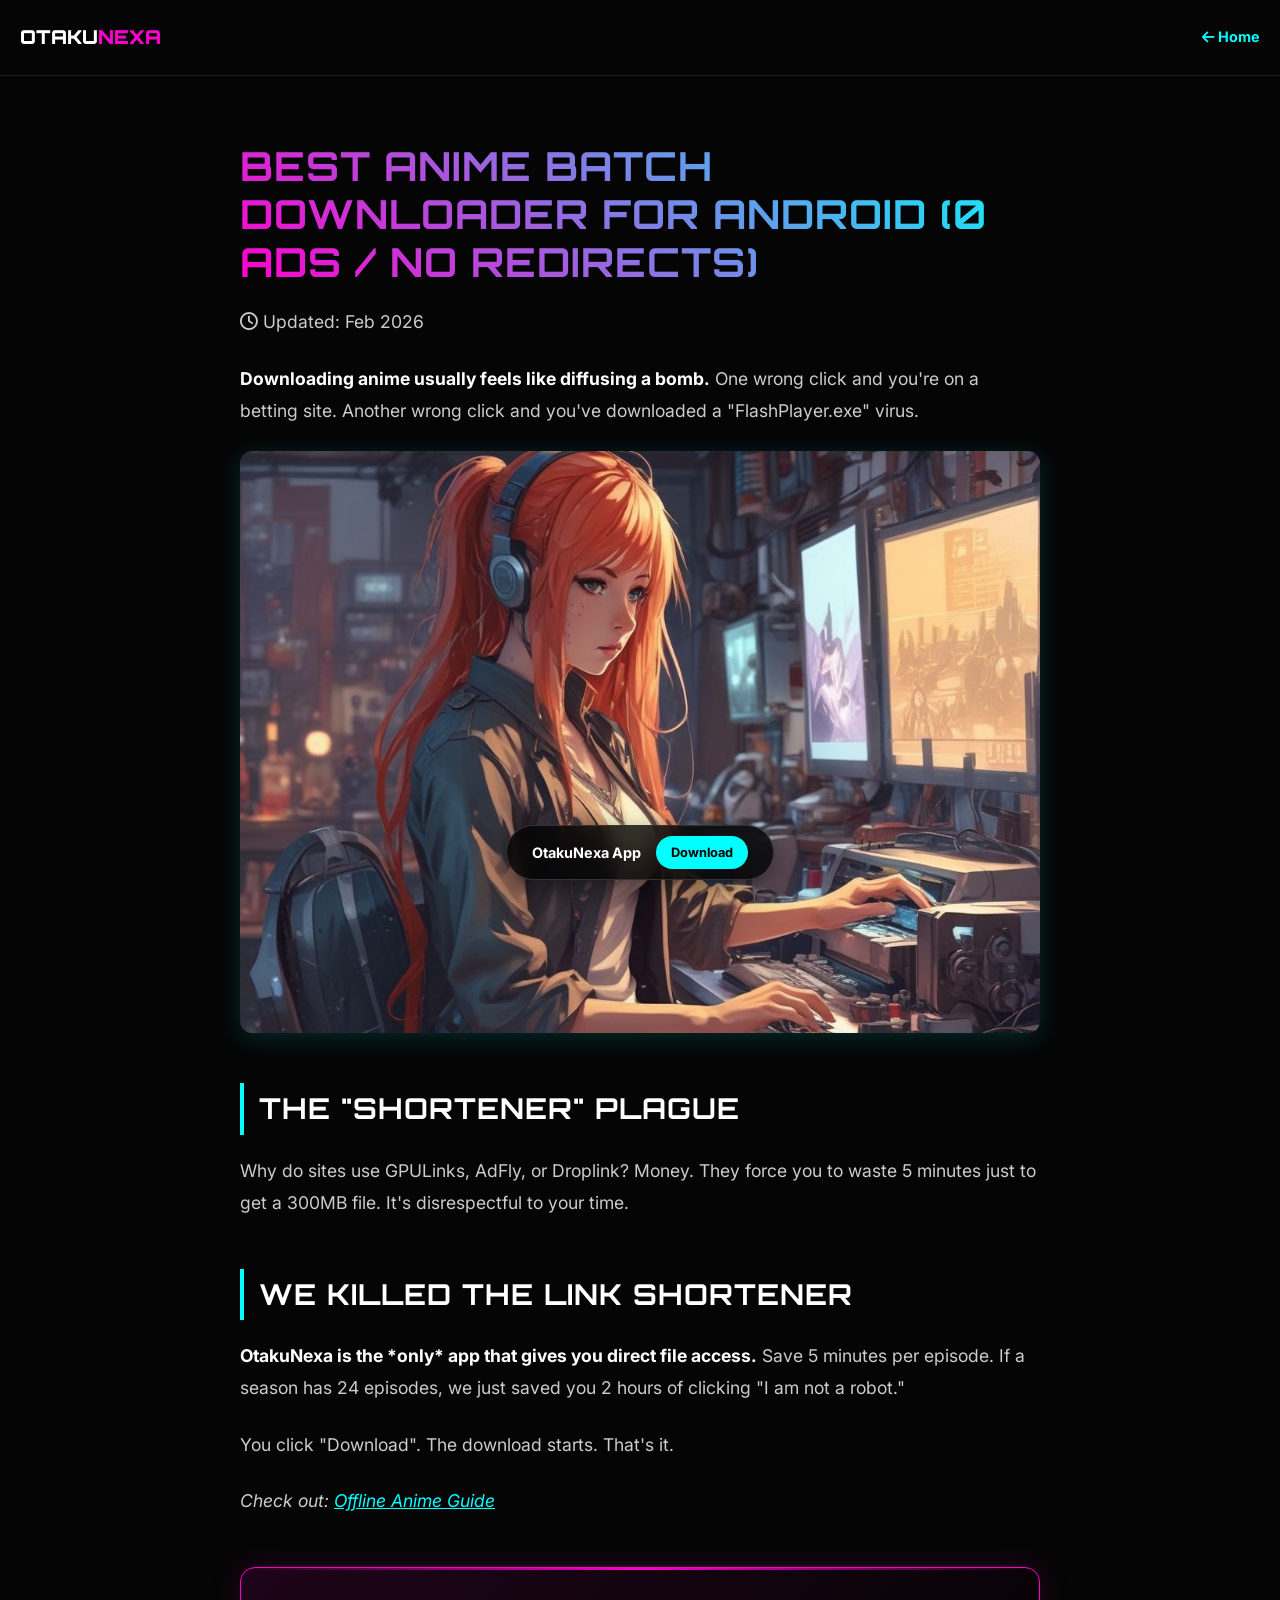
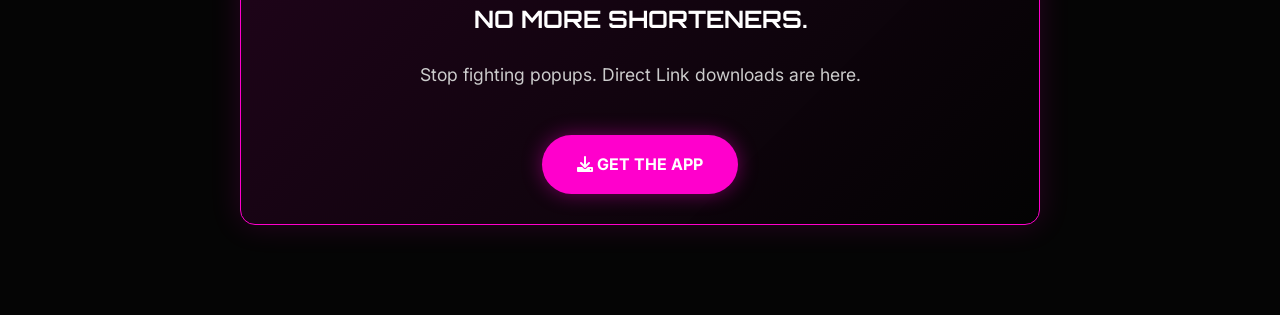
==== anime-batch-downloader-no-link-shortener.html @ e54eedde "Add files via upload" ====
<!DOCTYPE html>
<html lang="en">

<head>
    <meta charset="UTF-8">
    <meta name="viewport" content="width=device-width, initial-scale=1.0">
    <!-- SEO META TAGS -->
    <title>Best Anime Batch Downloader for Android (0 Ads / No Redirects)</title>
    <meta name="description"
        content="Download anime without link shorteners. OtakuNexa is the only Anime Batch Downloader with 0 Ads and Direct Direct Links.">
    <meta name="keywords"
        content="anime batch downloader no link shortener, download anime direct link, no ads anime app, otakunexa">

    <!-- FONTS & ICONS -->
    <link rel="stylesheet" href="https://cdnjs.cloudflare.com/ajax/libs/font-awesome/6.0.0/css/all.min.css">
    <link
        href="https://fonts.googleapis.com/css2?family=Orbitron:wght@400;500;700;900&family=Inter:wght@300;400;600&display=swap"
        rel="stylesheet">

    <!-- STYLES -->
    <link rel="stylesheet" href="assets/style-content.css">
</head>

<body>

    <!-- NAV -->
    <nav class="simple-nav">
        <a href="index.html" class="nav-brand">OTAKU<span style="color:var(--neon-pink)">NEXA</span></a>
        <a href="index.html" class="back-link"><i class="fas fa-arrow-left"></i> Home</a>
    </nav>

    <div class="content-container">
        <!-- HEADER -->
        <h1 id="page-title">Best Anime Batch Downloader for Android (0 Ads / No Redirects)</h1>
        <p class="meta-info"><i class="far fa-clock"></i> Updated: Feb 2026</p>

        <div id="article-body">
            <p><strong>Downloading anime usually feels like diffusing a bomb.</strong> One wrong click and you're on a
                betting site. Another wrong click and you've downloaded a "FlashPlayer.exe" virus.</p>

            <!-- [AD SLOT: TOP] -->
            <div id="ad-top" class="ad-slot"></div>

            <img src="/assets/anime_girl.jpg" alt="Anime Girl Tech Hack">

            <h2>The "Shortener" Plague</h2>
            <p>Why do sites use GPULinks, AdFly, or Droplink? Money. They force you to waste 5 minutes just to get a
                300MB file. It's disrespectful to your time.</p>

            <!-- [AD SLOT: MID] -->
            <div id="ad-mid" class="ad-slot"></div>

            <h2>We Killed the Link Shortener</h2>
            <p><strong>OtakuNexa is the *only* app that gives you direct file access.</strong> Save 5 minutes per
                episode. If a season has 24 episodes, we just saved you 2 hours of clicking "I am not a robot."</p>
            <p>You click "Download". The download starts. That's it.</p>

            <p><em>Check out: <a href="how-to-download-anime-offline-android.html"
                        style="color:var(--neon-cyan)">Offline Anime Guide</a></em></p>
        </div>

        <!-- CTA BOX -->
        <div class="app-cta-box">
            <div class="cta-title">NO MORE SHORTENERS.</div>
            <p>Stop fighting popups. Direct Link downloads are here.</p>
            <a href="index.html" class="cta-btn"><i class="fas fa-download"></i> GET THE APP</a>
        </div>
    </div>

    <!-- STICKY FOOTER -->
    <div class="sticky-footer">
        <span style="color:white; font-weight:bold; font-size:0.9rem;">OtakuNexa App</span>
        <a href="index.html"
            style="background:var(--neon-cyan); color:black; padding:5px 15px; border-radius:20px; text-decoration:none; font-weight:bold; font-size:0.8rem;">Download</a>
    </div>

    <!-- SCRIPTS -->
    <script src="config.js"></script>
    <script src="assets/adsConfig.js"></script>
    <script>
        document.addEventListener('DOMContentLoaded', () => {
            if (typeof ADS_CONFIG === 'undefined') return;
            const globalEnabled = ADS_CONFIG.enableGlobalAds;
            const injectAd = (slotId, configKey) => {
                const el = document.getElementById(slotId);
                if (!el) return;
                const slotConfig = ADS_CONFIG.slots[configKey];
                if (globalEnabled && slotConfig && slotConfig.enabled) el.innerHTML = slotConfig.code;
                else el.classList.add('collapsed');
            };
            injectAd('ad-top', 'topBanner');
            injectAd('ad-mid', 'midContent');
        });
    </script>
</body>

</html>
---- assets/style-content.css ----
/* ============================================================
   OtakuNexa Content Theme - "Neon Cyberpunk"
   ============================================================ */

:root {
    --bg-dark: #050505;
    --bg-card: #0f0f12;
    --neon-pink: #FF00CC;
    --neon-cyan: #00FFFF;
    --text-main: #e0e0e0;
    --text-muted: #888;
    --font-head: 'Orbitron', sans-serif;
    /* Assuming you have this or similar */
    --font-body: 'Inter', sans-serif;
}

body {
    background-color: var(--bg-dark);
    color: var(--text-main);
    font-family: var(--font-body);
    margin: 0;
    padding: 0;
    line-height: 1.8;
}

/* --- LAYOUT --- */
.content-container {
    max-width: 800px;
    margin: 0 auto;
    padding: 40px 20px;
}

/* --- TYPOGRAPHY --- */
h1,
h2,
h3 {
    font-family: var(--font-head);
    text-transform: uppercase;
    color: white;
    letter-spacing: 1px;
}

h1 {
    font-size: 2.5rem;
    background: linear-gradient(45deg, var(--neon-pink), var(--neon-cyan));
    -webkit-background-clip: text;
    -webkit-text-fill-color: transparent;
    margin-bottom: 20px;
    line-height: 1.2;
}

h2 {
    font-size: 1.8rem;
    border-left: 4px solid var(--neon-cyan);
    padding-left: 15px;
    margin-top: 50px;
    margin-bottom: 20px;
}

p {
    margin-bottom: 25px;
    font-size: 1.1rem;
    color: #ccc;
}

strong {
    color: white;
    font-weight: 700;
}

/* --- IMAGES & MEDIA --- */
img {
    width: 100%;
    height: auto;
    border-radius: 12px;
    box-shadow: 0 5px 25px rgba(0, 255, 255, 0.15);
    margin: 25px 0;
    object-fit: cover;
    display: block;
}

/* --- AD SLOTS --- */
.ad-slot {
    margin: 40px 0;
    background: rgba(255, 255, 255, 0.02);
    min-height: 10px;
    display: flex;
    justify-content: center;
    align-items: center;
    border-radius: 8px;
    overflow: hidden;
}

/* UTILITY: Hides ads when disabled */
.ad-slot.collapsed {
    display: none !important;
    margin: 0 !important;
    padding: 0 !important;
}

/* --- CTA BOX (The "Trojan Horse") --- */
.app-cta-box {
    background: linear-gradient(135deg, rgba(255, 0, 204, 0.1), rgba(0, 0, 0, 0.4));
    border: 1px solid var(--neon-pink);
    border-radius: 15px;
    padding: 30px;
    text-align: center;
    margin: 50px 0;
    box-shadow: 0 0 30px rgba(255, 0, 204, 0.15);
    position: relative;
    overflow: hidden;
}

.app-cta-box::before {
    content: '';
    position: absolute;
    top: 0;
    left: 0;
    right: 0;
    height: 2px;
    background: linear-gradient(90deg, transparent, var(--neon-pink), transparent);
    animation: scanline 3s infinite linear;
}

@keyframes scanline {
    0% {
        transform: translateX(-100%);
    }

    100% {
        transform: translateX(100%);
    }
}

.cta-title {
    font-size: 1.5rem;
    font-weight: bold;
    color: white;
    margin-bottom: 10px;
    font-family: var(--font-head);
}

.cta-btn {
    display: inline-block;
    background: var(--neon-pink);
    color: white;
    font-weight: bold;
    padding: 15px 35px;
    border-radius: 50px;
    /* Pill shape */
    text-decoration: none;
    margin-top: 20px;
    box-shadow: 0 0 20px rgba(255, 0, 204, 0.4);
    transition: transform 0.2s, box-shadow 0.2s;
}

.cta-btn:hover {
    transform: scale(1.05);
    box-shadow: 0 0 40px rgba(255, 0, 204, 0.7);
}

/* --- NAVIGATION & FOOTER --- */
.simple-nav {
    padding: 20px;
    border-bottom: 1px solid rgba(255, 255, 255, 0.1);
    display: flex;
    justify-content: space-between;
    align-items: center;
}

.nav-brand {
    font-family: var(--font-head);
    font-weight: 900;
    font-size: 1.2rem;
    color: white;
    text-decoration: none;
}

.back-link {
    color: var(--neon-cyan);
    text-decoration: none;
    font-weight: bold;
    font-size: 0.9rem;
}

.back-link:hover {
    text-decoration: underline;
}

.sticky-footer {
    position: fixed;
    bottom: 20px;
    left: 50%;
    transform: translateX(-50%);
    background: rgba(0, 0, 0, 0.8);
    backdrop-filter: blur(10px);
    border: 1px solid #333;
    padding: 10px 25px;
    border-radius: 50px;
    display: flex;
    gap: 15px;
    align-items: center;
    z-index: 100;
    box-shadow: 0 10px 30px rgba(0, 0, 0, 0.5);
    width: max-content;
    max-width: 90%;
}

@media (max-width: 600px) {
    h1 {
        font-size: 1.8rem;
    }

    h2 {
        font-size: 1.4rem;
        margin-top: 30px;
    }

    .content-container {
        padding: 20px 15px;
    }

    /* Fix Big Button on Mobile */
    .cta-btn {
        display: block;
        /* Full width on mobile */
        width: 100%;
        box-sizing: border-box;
        padding: 12px 20px;
        font-size: 0.95rem;
        margin-top: 15px;
    }

    .app-cta-box {
        padding: 20px;
        margin: 30px 0;
    }

    .cta-title {
        font-size: 1.2rem;
    }

    /* Sticky Footer Adjustments */
    .sticky-footer {
        width: 90%;
        max-width: none;
        padding: 8px 15px;
        bottom: 15px;
        justify-content: space-between;
    }
}
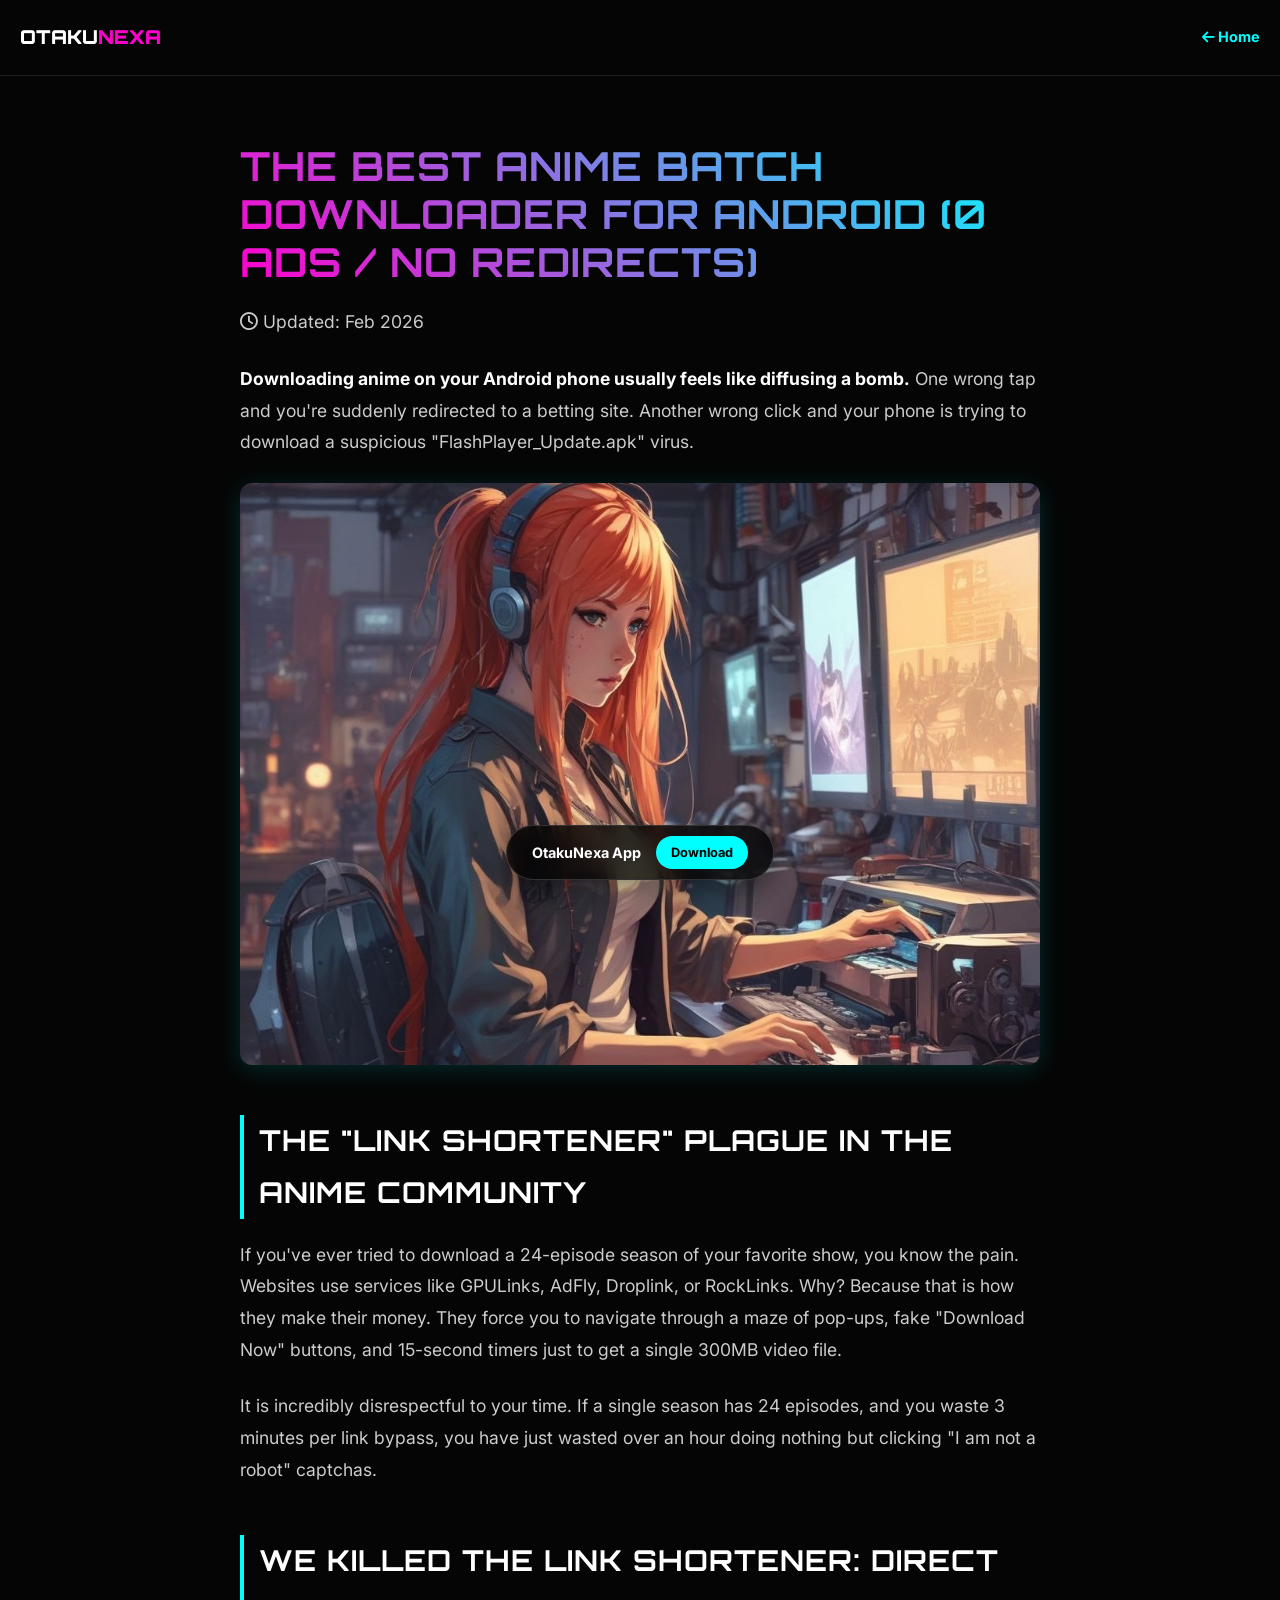
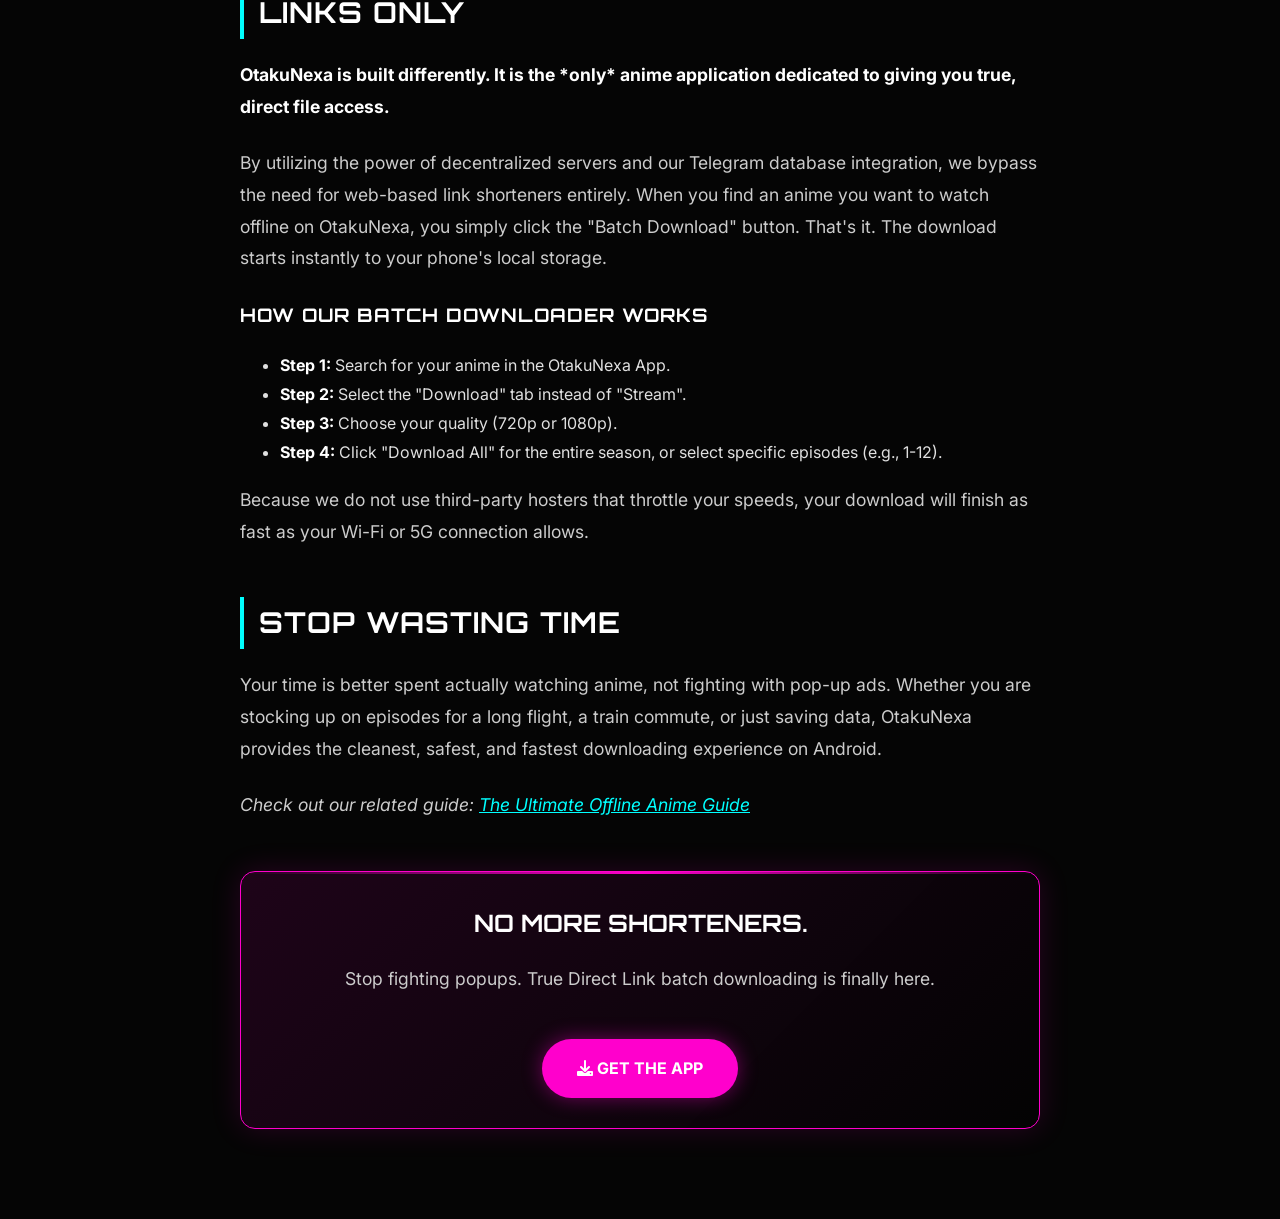
==== commit fcec7cdd: "Update anime-batch-downloader-no-link-shortener.html" ====
--- a/anime-batch-downloader-no-link-shortener.html
+++ b/anime-batch-downloader-no-link-shortener.html
@@ -1,80 +1,68 @@
 <!DOCTYPE html>
 <html lang="en">
-
 <head>
     <meta charset="UTF-8">
     <meta name="viewport" content="width=device-width, initial-scale=1.0">
-    <!-- SEO META TAGS -->
     <title>Best Anime Batch Downloader for Android (0 Ads / No Redirects)</title>
-    <meta name="description"
-        content="Download anime without link shorteners. OtakuNexa is the only Anime Batch Downloader with 0 Ads and Direct Direct Links.">
-    <meta name="keywords"
-        content="anime batch downloader no link shortener, download anime direct link, no ads anime app, otakunexa">
-
-    <!-- FONTS & ICONS -->
+    <meta name="description" content="Download anime without link shorteners. OtakuNexa is the only Anime Batch Downloader with 0 Ads and Direct Links. Skip the GPULinks and AdFly traps.">
+    <meta name="keywords" content="anime batch downloader no link shortener, download anime direct link, no ads anime app, otakunexa, direct anime download">
     <link rel="stylesheet" href="https://cdnjs.cloudflare.com/ajax/libs/font-awesome/6.0.0/css/all.min.css">
-    <link
-        href="https://fonts.googleapis.com/css2?family=Orbitron:wght@400;500;700;900&family=Inter:wght@300;400;600&display=swap"
-        rel="stylesheet">
-
-    <!-- STYLES -->
+    <link href="https://fonts.googleapis.com/css2?family=Orbitron:wght@400;500;700;900&family=Inter:wght@300;400;600&display=swap" rel="stylesheet">
     <link rel="stylesheet" href="assets/style-content.css">
 </head>
-
 <body>
-
-    <!-- NAV -->
     <nav class="simple-nav">
         <a href="index.html" class="nav-brand">OTAKU<span style="color:var(--neon-pink)">NEXA</span></a>
         <a href="index.html" class="back-link"><i class="fas fa-arrow-left"></i> Home</a>
     </nav>
 
     <div class="content-container">
-        <!-- HEADER -->
-        <h1 id="page-title">Best Anime Batch Downloader for Android (0 Ads / No Redirects)</h1>
+        <h1 id="page-title">The Best Anime Batch Downloader for Android (0 Ads / No Redirects)</h1>
         <p class="meta-info"><i class="far fa-clock"></i> Updated: Feb 2026</p>
 
         <div id="article-body">
-            <p><strong>Downloading anime usually feels like diffusing a bomb.</strong> One wrong click and you're on a
-                betting site. Another wrong click and you've downloaded a "FlashPlayer.exe" virus.</p>
+            <p><strong>Downloading anime on your Android phone usually feels like diffusing a bomb.</strong> One wrong tap and you're suddenly redirected to a betting site. Another wrong click and your phone is trying to download a suspicious "FlashPlayer_Update.apk" virus.</p>
 
-            <!-- [AD SLOT: TOP] -->
             <div id="ad-top" class="ad-slot"></div>
-
             <img src="/assets/anime_girl.jpg" alt="Anime Girl Tech Hack">
 
-            <h2>The "Shortener" Plague</h2>
-            <p>Why do sites use GPULinks, AdFly, or Droplink? Money. They force you to waste 5 minutes just to get a
-                300MB file. It's disrespectful to your time.</p>
+            <h2>The "Link Shortener" Plague in the Anime Community</h2>
+            <p>If you've ever tried to download a 24-episode season of your favorite show, you know the pain. Websites use services like GPULinks, AdFly, Droplink, or RockLinks. Why? Because that is how they make their money. They force you to navigate through a maze of pop-ups, fake "Download Now" buttons, and 15-second timers just to get a single 300MB video file.</p>
+            <p>It is incredibly disrespectful to your time. If a single season has 24 episodes, and you waste 3 minutes per link bypass, you have just wasted over an hour doing nothing but clicking "I am not a robot" captchas.</p>
 
-            <!-- [AD SLOT: MID] -->
+            <h2>We Killed the Link Shortener: Direct Links Only</h2>
+            <p><strong>OtakuNexa is built differently. It is the *only* anime application dedicated to giving you true, direct file access.</strong></p>
+            <p>By utilizing the power of decentralized servers and our Telegram database integration, we bypass the need for web-based link shorteners entirely. When you find an anime you want to watch offline on OtakuNexa, you simply click the "Batch Download" button. That's it. The download starts instantly to your phone's local storage.</p>
+
             <div id="ad-mid" class="ad-slot"></div>
 
-            <h2>We Killed the Link Shortener</h2>
-            <p><strong>OtakuNexa is the *only* app that gives you direct file access.</strong> Save 5 minutes per
-                episode. If a season has 24 episodes, we just saved you 2 hours of clicking "I am not a robot."</p>
-            <p>You click "Download". The download starts. That's it.</p>
+            <h3>How Our Batch Downloader Works</h3>
+            <ul>
+                <li><strong>Step 1:</strong> Search for your anime in the OtakuNexa App.</li>
+                <li><strong>Step 2:</strong> Select the "Download" tab instead of "Stream".</li>
+                <li><strong>Step 3:</strong> Choose your quality (720p or 1080p).</li>
+                <li><strong>Step 4:</strong> Click "Download All" for the entire season, or select specific episodes (e.g., 1-12).</li>
+            </ul>
+            <p>Because we do not use third-party hosters that throttle your speeds, your download will finish as fast as your Wi-Fi or 5G connection allows.</p>
 
-            <p><em>Check out: <a href="how-to-download-anime-offline-android.html"
-                        style="color:var(--neon-cyan)">Offline Anime Guide</a></em></p>
+            <h2>Stop Wasting Time</h2>
+            <p>Your time is better spent actually watching anime, not fighting with pop-up ads. Whether you are stocking up on episodes for a long flight, a train commute, or just saving data, OtakuNexa provides the cleanest, safest, and fastest downloading experience on Android.</p>
+
+            <p><em>Check out our related guide: <a href="how-to-download-anime-offline-android.html" style="color:var(--neon-cyan)">The Ultimate Offline Anime Guide</a></em></p>
         </div>
 
-        <!-- CTA BOX -->
         <div class="app-cta-box">
             <div class="cta-title">NO MORE SHORTENERS.</div>
-            <p>Stop fighting popups. Direct Link downloads are here.</p>
+            <p>Stop fighting popups. True Direct Link batch downloading is finally here.</p>
             <a href="index.html" class="cta-btn"><i class="fas fa-download"></i> GET THE APP</a>
         </div>
     </div>
 
-    <!-- STICKY FOOTER -->
     <div class="sticky-footer">
         <span style="color:white; font-weight:bold; font-size:0.9rem;">OtakuNexa App</span>
-        <a href="index.html"
-            style="background:var(--neon-cyan); color:black; padding:5px 15px; border-radius:20px; text-decoration:none; font-weight:bold; font-size:0.8rem;">Download</a>
+        <a href="index.html" style="background:var(--neon-cyan); color:black; padding:5px 15px; border-radius:20px; text-decoration:none; font-weight:bold; font-size:0.8rem;">Download</a>
     </div>
 
-    <!-- SCRIPTS -->
     <script src="config.js"></script>
     <script src="assets/adsConfig.js"></script>
     <script>
@@ -93,5 +81,4 @@
         });
     </script>
 </body>
-
-</html>+</html>
